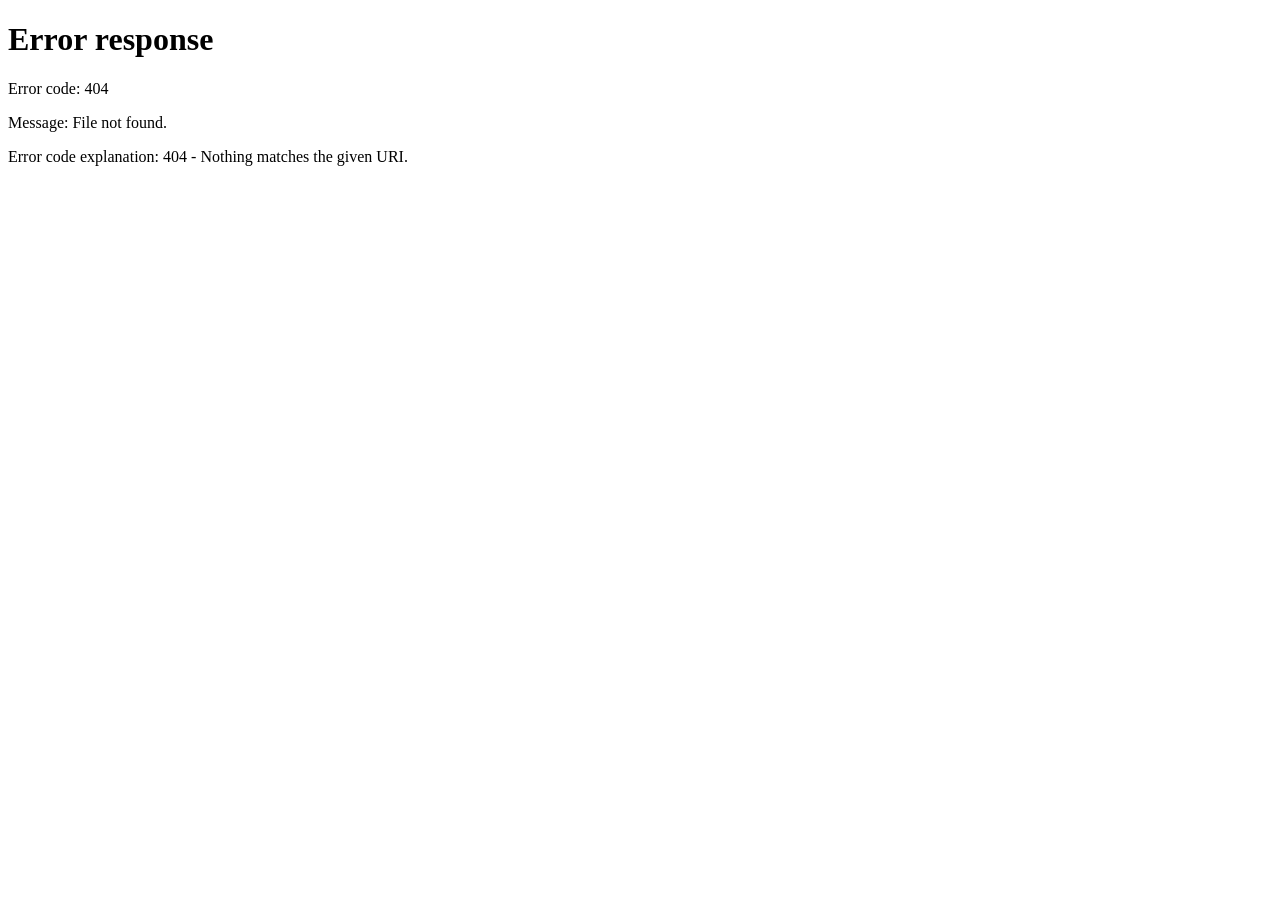
==== agentdashboard.html @ bf52e6f9 "second deployment of Ribidu" ====
<!DOCTYPE html>
<html lang="en">

<head>

  <meta charset="UTF-8">

  <meta
    name="viewport"
    content="width=device-width, initial-scale=1.0"
  >

  <title>Ribidu — Agent Dashboard</title>

  <!-- Bootstrap -->
  <link
    href="https://cdn.jsdelivr.net/npm/bootstrap@5.3.3/dist/css/bootstrap.min.css"
    rel="stylesheet"
  >

  <!-- Bootstrap Icons -->
  <link
    href="https://cdn.jsdelivr.net/npm/bootstrap-icons@1.11.3/font/bootstrap-icons.css"
    rel="stylesheet"
  >

  <!-- Ribidu Styles -->
  <link
    rel="stylesheet"
    href="./css/style.css"
  >

  <style>

    body {
      background: #f6f8f7;
    }

    .dashboard-navbar {
      background: #ffffff;
      border-bottom: 1px solid #e5e7eb;
    }

    .dashboard-brand {
      font-size: 1.5rem;
      font-weight: 700;
      color: #198754;
      text-decoration: none;
    }

    .agent-avatar {
      width: 42px;
      height: 42px;
      border-radius: 50%;
      background: #198754;
      color: #ffffff;
      display: flex;
      align-items: center;
      justify-content: center;
      font-weight: 700;
    }

    .dashboard-sidebar {
      background: #ffffff;
      border-right: 1px solid #e5e7eb;
      min-height: calc(100vh - 73px);
    }

    .dashboard-sidebar .nav-link {
      color: #495057;
      padding: 12px 15px;
      border-radius: 8px;
      margin-bottom: 4px;
    }

    .dashboard-sidebar .nav-link:hover,
    .dashboard-sidebar .nav-link.active {
      background: #e9f7ef;
      color: #198754;
    }

    .dashboard-content {
      padding: 30px;
    }

    .dashboard-card {
      background: #ffffff;
      border: 1px solid #e5e7eb;
      border-radius: 12px;
      padding: 22px;
      height: 100%;
    }

    .stat-number {
      font-size: 1.8rem;
      font-weight: 700;
    }

    .stat-label {
      color: #6c757d;
      font-size: 0.9rem;
    }

    .dashboard-section-title {
      font-weight: 700;
      margin-bottom: 18px;
    }

    .property-thumbnail {
      width: 75px;
      height: 55px;
      object-fit: cover;
      border-radius: 7px;
      background: #e9ecef;
    }

    .inquiry-item {
      border-bottom: 1px solid #eeeeee;
      padding: 16px 0;
    }

    .inquiry-item:last-child {
      border-bottom: none;
    }

    .inquiry-avatar {
      width: 42px;
      height: 42px;
      border-radius: 50%;
      background: #e9f7ef;
      color: #198754;
      display: flex;
      align-items: center;
      justify-content: center;
      font-weight: 700;
      flex-shrink: 0;
    }

    .status-badge {
      font-size: 0.75rem;
      padding: 5px 9px;
      border-radius: 20px;
    }

    .status-new {
      background: #e8f1ff;
      color: #0d6efd;
    }

    .status-read {
      background: #f1f3f5;
      color: #6c757d;
    }

    .status-replied {
      background: #e9f7ef;
      color: #198754;
    }

    .upload-box {
      border: 2px dashed #ced4da;
      border-radius: 10px;
      padding: 35px 20px;
      text-align: center;
      cursor: pointer;
      transition: 0.2s;
    }

    .upload-box:hover {
      border-color: #198754;
      background: #f8fffb;
    }

    .upload-box i {
      font-size: 2rem;
      color: #198754;
    }

    .photo-preview {
      display: flex;
      gap: 10px;
      flex-wrap: wrap;
      margin-top: 15px;
    }

    .photo-preview img {
      width: 100px;
      height: 75px;
      object-fit: cover;
      border-radius: 7px;
    }

    @media (max-width: 991px) {

      .dashboard-sidebar {
        min-height: auto;
        border-right: none;
        border-bottom: 1px solid #e5e7eb;
      }

      .dashboard-content {
        padding: 20px;
      }

    }

  </style>

</head>

<body>


<!-- =========================================================
     NAVBAR
========================================================= -->

<nav class="navbar dashboard-navbar">

  <div class="container-fluid px-4">

    <a
      href="./index.html"
      class="dashboard-brand"
    >
      Ribidu
    </a>

    <div class="d-flex align-items-center gap-3">

      <button
        class="btn btn-light position-relative"
        title="Notifications"
      >

        <i class="bi bi-bell"></i>

        <span
          class="position-absolute top-0 start-100 translate-middle badge rounded-pill bg-danger"
        >
          3
        </span>

      </button>

      <div class="agent-avatar">
        JD
      </div>

      <div class="d-none d-md-block">

        <div class="fw-semibold">
          Juan Dela Cruz
        </div>

        <small class="text-muted">
          Property Agent
        </small>

      </div>

    </div>

  </div>

</nav>


<!-- =========================================================
     DASHBOARD
========================================================= -->

<div class="container-fluid">

  <div class="row">


    <!-- =======================================================
         SIDEBAR
    ======================================================== -->

    <aside class="col-lg-2 dashboard-sidebar p-3">

      <nav class="nav flex-column">

        <a
          href="#dashboard"
          class="nav-link active"
        >
          <i class="bi bi-grid me-2"></i>
          Dashboard
        </a>

        <a
          href="#properties"
          class="nav-link"
        >
          <i class="bi bi-buildings me-2"></i>
          My Properties
        </a>

        <a
          href="#add-property"
          class="nav-link"
        >
          <i class="bi bi-plus-circle me-2"></i>
          Add Property
        </a>

        <a
          href="#inquiries"
          class="nav-link"
        >
          <i class="bi bi-chat-left-text me-2"></i>
          Inquiries
          <span class="badge bg-danger ms-auto">
            3
          </span>
        </a>

        <hr>

        <a
          href="#profile"
          class="nav-link"
        >
          <i class="bi bi-person me-2"></i>
          My Profile
        </a>

        <a
          href="./index.html"
          class="nav-link"
        >
          <i class="bi bi-globe me-2"></i>
          View Ribidu
        </a>

        <a
          href="#"
          class="nav-link text-danger"
        >
          <i class="bi bi-box-arrow-right me-2"></i>
          Logout
        </a>

      </nav>

    </aside>


    <!-- =======================================================
         MAIN CONTENT
    ======================================================== -->

    <main class="col-lg-10 dashboard-content">


      <!-- =====================================================
           DASHBOARD HEADER
      ====================================================== -->

      <div
        id="dashboard"
        class="d-flex justify-content-between align-items-center mb-4"
      >

        <div>

          <h1 class="h3 fw-bold mb-1">
            Agent Dashboard
          </h1>

          <p class="text-muted mb-0">
            Welcome back, Juan.
          </p>

        </div>

        <a
          href="#add-property"
          class="btn btn-success"
        >
          <i class="bi bi-plus-lg me-1"></i>
          Add Property
        </a>

      </div>


      <!-- =====================================================
           STATISTICS
      ====================================================== -->

      <div class="row g-3 mb-4">


        <div class="col-md-6 col-xl-3">

          <div class="dashboard-card">

            <div class="stat-label">
              Active Listings
            </div>

            <div class="stat-number">
              12
            </div>

            <small class="text-success">
              <i class="bi bi-arrow-up"></i>
              2 this month
            </small>

          </div>

        </div>


        <div class="col-md-6 col-xl-3">

          <div class="dashboard-card">

            <div class="stat-label">
              Total Views
            </div>

            <div class="stat-number">
              1,284
            </div>

            <small class="text-success">
              <i class="bi bi-arrow-up"></i>
              18% this month
            </small>

          </div>

        </div>


        <div class="col-md-6 col-xl-3">

          <div class="dashboard-card">

            <div class="stat-label">
              New Inquiries
            </div>

            <div class="stat-number">
              3
            </div>

            <small class="text-primary">
              Requires attention
            </small>

          </div>

        </div>


        <div class="col-md-6 col-xl-3">

          <div class="dashboard-card">

            <div class="stat-label">
              Properties Sold
            </div>

            <div class="stat-number">
              4
            </div>

            <small class="text-muted">
              This year
            </small>

          </div>

        </div>

      </div>


      <!-- =====================================================
           MY PROPERTIES
      ====================================================== -->

      <section
        id="properties"
        class="dashboard-card mb-4"
      >

        <div class="d-flex justify-content-between align-items-center">

          <h2 class="dashboard-section-title mb-0">
            My Properties
          </h2>

          <a
            href="#add-property"
            class="btn btn-sm btn-outline-success"
          >
            Add Property
          </a>

        </div>

        <div class="table-responsive mt-3">

          <table class="table align-middle">

            <thead>

              <tr>

                <th>
                  Property
                </th>

                <th>
                  Type
                </th>

                <th>
                  Price
                </th>

                <th>
                  Status
                </th>

                <th>
                  Views
                </th>

                <th>
                  Actions
                </th>

              </tr>

            </thead>

            <tbody>


              <tr>

                <td>

                  <div class="d-flex align-items-center gap-3">

                    <img
                      src="./assets/img/properties/001a.jpg"
                      class="property-thumbnail"
                      onerror="this.src='./assets/img/property-placeholder.jpg';"
                      alt="Property"
                    >

                    <div>

                      <div class="fw-semibold">
                        Commercial Building
                      </div>

                      <small class="text-muted">
                        General Trias, Cavite
                      </small>

                    </div>

                  </div>

                </td>

                <td>
                  Commercial
                </td>

                <td>
                  ₱18,500,000
                </td>

                <td>

                  <span class="badge bg-success">
                    Active
                  </span>

                </td>

                <td>
                  248
                </td>

                <td>

                  <button
                    class="btn btn-sm btn-outline-secondary"
                    title="Edit"
                  >
                    <i class="bi bi-pencil"></i>
                  </button>

                  <button
                    class="btn btn-sm btn-outline-danger"
                    title="Remove"
                  >
                    <i class="bi bi-trash"></i>
                  </button>

                </td>

              </tr>


              <tr>

                <td>

                  <div class="d-flex align-items-center gap-3">

                    <img
                      src="./assets/img/properties/002a.jpg"
                      class="property-thumbnail"
                      onerror="this.src='./assets/img/property-placeholder.jpg';"
                      alt="Property"
                    >

                    <div>

                      <div class="fw-semibold">
                        Family House
                      </div>

                      <small class="text-muted">
                        Dasmariñas, Cavite
                      </small>

                    </div>

                  </div>

                </td>

                <td>
                  House
                </td>

                <td>
                  ₱7,500,000
                </td>

                <td>

                  <span class="badge bg-success">
                    Active
                  </span>

                </td>

                <td>
                  183
                </td>

                <td>

                  <button
                    class="btn btn-sm btn-outline-secondary"
                  >
                    <i class="bi bi-pencil"></i>
                  </button>

                  <button
                    class="btn btn-sm btn-outline-danger"
                  >
                    <i class="bi bi-trash"></i>
                  </button>

                </td>

              </tr>


            </tbody>

          </table>

        </div>

      </section>


      <!-- =====================================================
           ADD PROPERTY
      ====================================================== -->

      <section
        id="add-property"
        class="dashboard-card mb-4"
      >

        <h2 class="dashboard-section-title">
          Add New Property
        </h2>

        <form id="propertyForm">

          <div class="row g-3">


            <div class="col-md-8">

              <label
                class="form-label"
                for="propertyTitle"
              >
                Property Title
              </label>

              <input
                type="text"
                class="form-control"
                id="propertyTitle"
                placeholder="e.g. Commercial Building Along Main Road"
                required
              >

            </div>


            <div class="col-md-4">

              <label
                class="form-label"
                for="transaction"
              >
                Transaction
              </label>

              <select
                class="form-select"
                id="transaction"
                required
              >

                <option value="">
                  Select
                </option>

                <option>
                  For Sale
                </option>

                <option>
                  For Rent
                </option>

              </select>

            </div>


            <div class="col-md-4">

              <label
                class="form-label"
                for="propertyType"
              >
                Property Type
              </label>

              <select
                class="form-select"
                id="propertyType"
                required
              >

                <option value="">
                  Select type
                </option>

                <option>
                  House
                </option>

                <option>
                  Condominium
                </option>

                <option>
                  Commercial
                </option>

                <option>
                  Warehouse
                </option>

                <option>
                  Lot
                </option>

                <option>
                  Farm
                </option>

                <option>
                  Apartment
                </option>

              </select>

            </div>


            <div class="col-md-4">

              <label
                class="form-label"
                for="propertyPrice"
              >
                Price
              </label>

              <input
                type="number"
                class="form-control"
                id="propertyPrice"
                placeholder="0"
                min="0"
                required
              >

            </div>


            <div class="col-md-4">

              <label
                class="form-label"
                for="propertyStatus"
              >
                Listing Status
              </label>

              <select
                class="form-select"
                id="propertyStatus"
              >

                <option>
                  Active
                </option>

                <option>
                  Pending
                </option>

                <option>
                  Sold
                </option>

                <option>
                  Rented
                </option>

              </select>

            </div>


            <div class="col-md-4">

              <label
                class="form-label"
                for="province"
              >
                Province
              </label>

              <input
                type="text"
                class="form-control"
                id="province"
                placeholder="Cavite"
                required
              >

            </div>


            <div class="col-md-4">

              <label
                class="form-label"
                for="city"
              >
                City / Municipality
              </label>

              <input
                type="text"
                class="form-control"
                id="city"
                placeholder="General Trias"
                required
              >

            </div>


            <div class="col-md-4">

              <label
                class="form-label"
                for="barangay"
              >
                Barangay
              </label>

              <input
                type="text"
                class="form-control"
                id="barangay"
                placeholder="Barangay name"
              >

            </div>


            <div class="col-md-8">

              <label
                class="form-label"
                for="address"
              >
                Full Address
              </label>

              <input
                type="text"
                class="form-control"
                id="address"
                placeholder="Complete property address"
              >

            </div>


            <div class="col-md-4">

              <label
                class="form-label"
                for="lotArea"
              >
                Lot Area (sqm)
              </label>

              <input
                type="number"
                class="form-control"
                id="lotArea"
                min="0"
              >

            </div>


            <div class="col-md-4">

              <label
                class="form-label"
                for="floorArea"
              >
                Floor Area (sqm)
              </label>

              <input
                type="number"
                class="form-control"
                id="floorArea"
                min="0"
              >

            </div>


            <div class="col-md-4">

              <label
                class="form-label"
                for="bedrooms"
              >
                Bedrooms
              </label>

              <input
                type="number"
                class="form-control"
                id="bedrooms"
                min="0"
              >

            </div>


            <div class="col-md-4">

              <label
                class="form-label"
                for="bathrooms"
              >
                Bathrooms
              </label>

              <input
                type="number"
                class="form-control"
                id="bathrooms"
                min="0"
              >

            </div>


            <div class="col-12">

              <label
                class="form-label"
                for="propertyDescription"
              >
                Internal Notes
              </label>

              <textarea
                class="form-control"
                id="propertyDescription"
                rows="4"
                placeholder="Additional information about the property..."
              ></textarea>

            </div>


            <!-- PHOTO UPLOAD -->

            <div class="col-12">

              <label class="form-label">
                Property Photos
              </label>

              <label
                class="upload-box d-block"
                for="propertyPhotos"
              >

                <i class="bi bi-cloud-arrow-up d-block mb-2"></i>

                <strong>
                  Upload Property Photos
                </strong>

                <div class="text-muted small mt-1">
                  JPG or PNG
                </div>

              </label>

              <input
                type="file"
                id="propertyPhotos"
                accept="image/jpeg,image/png"
                multiple
                hidden
              >

              <div
                id="photoPreview"
                class="photo-preview"
              ></div>

            </div>


            <div class="col-12">

              <hr>

              <div class="d-flex justify-content-end gap-2">

                <button
                  type="reset"
                  class="btn btn-light"
                >
                  Clear
                </button>

                <button
                  type="submit"
                  class="btn btn-success"
                >
                  <i class="bi bi-cloud-arrow-up me-1"></i>
                  Submit Property
                </button>

              </div>

            </div>


          </div>

        </form>

      </section>


      <!-- =====================================================
           INQUIRIES
      ====================================================== -->

      <section
        id="inquiries"
        class="dashboard-card mb-4"
      >

        <div class="d-flex justify-content-between align-items-center">

          <h2 class="dashboard-section-title mb-0">
            Property Inquiries
          </h2>

          <span class="badge bg-danger">
            3 New
          </span>

        </div>


        <!-- INQUIRY 1 -->

        <div class="inquiry-item">

          <div class="d-flex gap-3">

            <div class="inquiry-avatar">
              MJ
            </div>

            <div class="flex-grow-1">

              <div class="d-flex justify-content-between">

                <div>

                  <strong>
                    Maria Santos
                  </strong>

                  <span class="status-badge status-new ms-2">
                    New
                  </span>

                </div>

                <small class="text-muted">
                  10 minutes ago
                </small>

              </div>

              <div class="small text-muted mt-1">

                Re:
                <strong>
                  Commercial Building
                </strong>

              </div>

              <p class="mb-2 mt-2">

                Hello Juan, I am interested in the
                commercial building. Is it still available?
                I would also like to schedule a visit.

              </p>

              <button
                class="btn btn-sm btn-outline-success"
              >
                <i class="bi bi-reply me-1"></i>
                Reply
              </button>

              <button
                class="btn btn-sm btn-outline-secondary"
              >
                View Property
              </button>

            </div>

          </div>

        </div>


        <!-- INQUIRY 2 -->

        <div class="inquiry-item">

          <div class="d-flex gap-3">

            <div class="inquiry-avatar">
              RS
            </div>

            <div class="flex-grow-1">

              <div class="d-flex justify-content-between">

                <div>

                  <strong>
                    Robert Santos
                  </strong>

                  <span class="status-badge status-new ms-2">
                    New
                  </span>

                </div>

                <small class="text-muted">
                  1 hour ago
                </small>

              </div>

              <div class="small text-muted mt-1">

                Re:
                <strong>
                  Family House
                </strong>

              </div>

              <p class="mb-2 mt-2">

                Can you send me more information about
                the property and the surrounding area?

              </p>

              <button
                class="btn btn-sm btn-outline-success"
              >
                <i class="bi bi-reply me-1"></i>
                Reply
              </button>

              <button
                class="btn btn-sm btn-outline-secondary"
              >
                View Property
              </button>

            </div>

          </div>

        </div>


        <!-- INQUIRY 3 -->

        <div class="inquiry-item">

          <div class="d-flex gap-3">

            <div class="inquiry-avatar">
              AL
            </div>

            <div class="flex-grow-1">

              <div class="d-flex justify-content-between">

                <div>

                  <strong>
                    Anthony Lim
                  </strong>

                  <span class="status-badge status-replied ms-2">
                    Replied
                  </span>

                </div>

                <small class="text-muted">
                  Yesterday
                </small>

              </div>

              <div class="small text-muted mt-1">

                Re:
                <strong>
                  Warehouse
                </strong>

              </div>

              <p class="mb-2 mt-2">

                Thank you for the information.
                I'll get back to you after discussing
                it with my partners.

              </p>

              <button
                class="btn btn-sm btn-outline-secondary"
              >
                Open Conversation
              </button>

            </div>

          </div>

        </div>

      </section>


      <!-- =====================================================
           RECENT ACTIVITY
      ====================================================== -->

      <section
        id="profile"
        class="dashboard-card"
      >

        <h2 class="dashboard-section-title">
          Recent Activity
        </h2>

        <div class="list-group list-group-flush">

          <div class="list-group-item px-0">

            <i class="bi bi-plus-circle text-success me-2"></i>

            You added
            <strong>
              Commercial Building
            </strong>

            <small class="text-muted float-end">
              Today
            </small>

          </div>

          <div class="list-group-item px-0">

            <i class="bi bi-chat-left-text text-primary me-2"></i>

            You received an inquiry from
            <strong>
              Maria Santos
            </strong>

            <small class="text-muted float-end">
              Today
            </small>

          </div>

          <div class="list-group-item px-0">

            <i class="bi bi-eye text-secondary me-2"></i>

            Your property received
            <strong>
              34 views
            </strong>

            <small class="text-muted float-end">
              Yesterday
            </small>

          </div>

          <div class="list-group-item px-0">

            <i class="bi bi-check-circle text-success me-2"></i>

            Listing
            <strong>
              Family House
            </strong>
            was updated.

            <small class="text-muted float-end">
              2 days ago
            </small>

          </div>

        </div>

      </section>


    </main>

  </div>

</div>


<!-- =========================================================
     PROPERTY SUBMISSION DEMO MODAL
========================================================= -->

<div
  class="modal fade"
  id="propertySubmittedModal"
  tabindex="-1"
  aria-hidden="true"
>

  <div class="modal-dialog modal-dialog-centered">

    <div class="modal-content">

      <div class="modal-body text-center p-5">

        <i
          class="bi bi-check-circle-fill text-success"
          style="font-size: 3rem;"
        ></i>

        <h4 class="mt-3">
          Property Submitted
        </h4>

        <p class="text-muted mb-0">

          Your property has been submitted
          for review.

        </p>

      </div>

    </div>

  </div>

</div>

<!-- =========================================================
     BACK TO TOP
========================================================= -->

<button
  type="button"
  id="backToTopBtn"
  class="btn btn-success rounded-circle shadow"
  aria-label="Back to top"
  title="Back to top"
  style="
    position: fixed;
    right: 25px;
    bottom: 25px;
    width: 48px;
    height: 48px;
    display: none;
    align-items: center;
    justify-content: center;
    z-index: 1050;
  "
>
  <i class="bi bi-arrow-up"></i>
</button>


<!-- =========================================================
     JAVASCRIPT
========================================================= -->

<script
  src="https://cdn.jsdelivr.net/npm/bootstrap@5.3.3/dist/js/bootstrap.bundle.min.js"
></script>


<script>

    /* -----------------------------------------------------------
     LOGIN
    ----------------------------------------------------------- */

    const agentLoggedIn =
        sessionStorage.getItem("ribiduAgentLoggedIn");

        if (agentLoggedIn !== "true") {
        window.location.href = "./agent-login.html";
        }

  /* -----------------------------------------------------------
     PHOTO PREVIEW
  ----------------------------------------------------------- */

  const propertyPhotos =
    document.getElementById("propertyPhotos");

  const photoPreview =
    document.getElementById("photoPreview");


  if (propertyPhotos) {

    propertyPhotos.addEventListener(
      "change",
      function() {

        photoPreview.innerHTML = "";

        Array.from(this.files).forEach(
          function(file) {

            const reader =
              new FileReader();

            reader.onload =
              function(e) {

                const img =
                  document.createElement("img");

                img.src =
                  e.target.result;

                img.alt =
                  "Property photo";

                photoPreview.appendChild(img);

              };

            reader.readAsDataURL(file);

          }
        );

      }
    );

  }


  /* -----------------------------------------------------------
     PROPERTY FORM DEMO
  ----------------------------------------------------------- */

  const propertyForm =
    document.getElementById("propertyForm");


  if (propertyForm) {

    propertyForm.addEventListener(
      "submit",
      function(e) {

        e.preventDefault();

        const modalElement =
          document.getElementById(
            "propertySubmittedModal"
          );

        const modal =
          bootstrap.Modal.getOrCreateInstance(
            modalElement
          );

        modal.show();

      }
    );

  }

</script>

<script>

  const backToTopBtn =
    document.getElementById("backToTopBtn");

  window.addEventListener(
    "scroll",
    function() {

      if (window.scrollY > 300) {

        backToTopBtn.style.display = "flex";

      } else {

        backToTopBtn.style.display = "none";

      }

    }
  );

  backToTopBtn.addEventListener(
    "click",
    function() {

      window.scrollTo({
        top: 0,
        behavior: "smooth"
      });

    }
  );

</script>


</body>

</html>
---- css/style.css ----
/* ===================================================================
   TUMBLETECH REALTY — DESIGN TOKENS
   Palette:  #F7F5F0 paper / #FFFFFF surface / #16241D ink
             #1F4D3D primary (deep land-green) / #163829 primary-dark
             #C08A28 accent (brass/peso gold) / #E4E1D8 border
   Type:     Fraunces (display) + Inter (body) + IBM Plex Mono (data)
=================================================================== */
:root{
  --bg: #F7F5F0;
  --surface: #FFFFFF;
  --ink: #16241D;
  --ink-soft: #4B584F;
  --muted: #7A8378;
  --primary: #1F4D3D;
  --primary-dark: #123024;
  --primary-tint: #E7EFE9;
  --accent: #C08A28;
  --accent-dark: #9C6E1B;
  --accent-tint: #F6ECD8;
  --border: #E2DFD5;
  --danger: #B23A2F;

  --font-display: "Fraunces", Georgia, serif;
  --font-body: "Inter", -apple-system, BlinkMacSystemFont, sans-serif;
  --font-mono: "IBM Plex Mono", "SFMono-Regular", monospace;

  --radius: 14px;
  --radius-sm: 8px;
  --shadow-sm: 0 1px 2px rgba(22,36,29,0.06), 0 1px 1px rgba(22,36,29,0.04);
  --shadow-md: 0 8px 24px rgba(22,36,29,0.10);
  --shadow-lg: 0 20px 48px rgba(22,36,29,0.16);
}

*{ box-sizing: border-box; }

html{ scroll-behavior: smooth; }

body{
  background: var(--bg);
  color: var(--ink);
  font-family: var(--font-body);
  font-size: 16px;
  line-height: 1.55;
}

h1,h2,h3,h4, .tt-brand-text{
  font-family: var(--font-display);
  color: var(--ink);
  letter-spacing: -0.01em;
}

a{ text-decoration: none; }

:focus-visible{
  outline: 2px solid var(--accent);
  outline-offset: 2px;
}

/* ===================== NAVBAR ===================== */
.tt-navbar{
  background: var(--surface);
   background-color: #247A3A;
  border-bottom: 1px solid var(--border);
  position: sticky;
  top: 0;
  z-index: 1030;
}
.tt-navbar .navbar{ padding: 0.85rem 0; }

.tt-brand{
  display: flex;
  align-items: center;
  gap: 0.65rem;
}
.tt-brand-mark{
  width: 38px; height: 38px;
  border-radius: 9px;
  background: var(--primary);
  color: #fff;
  display: inline-flex;
  align-items: center;
  justify-content: center;
  font-family: var(--font-mono);
  font-weight: 600;
  font-size: 0.85rem;
  letter-spacing: 0.02em;
}
.tt-brand-text{
  font-size: 1.15rem;
  font-weight: 600;
  color: var(--ink);
  line-height: 1.1;
}
.tt-brand-sub{
  display: block;
  font-family: var(--font-mono);
  font-size: 0.62rem;
  font-weight: 500;
  letter-spacing: 0.16em;
  text-transform: uppercase;
  color: var(--accent-dark);
}

.tt-nav-links{ gap: 0.35rem; }
.tt-nav-links .nav-link{
  color: var(--ink-soft);
  font-weight: 500;
  font-size: 0.94rem;
  padding: 0.5rem 0.85rem;
  border-radius: var(--radius-sm);
  transition: background 0.15s ease, color 0.15s ease;
}
.tt-nav-links .nav-link:hover{
  background: var(--primary-tint);
  color: var(--primary-dark);
}

.tt-navbar .nav-link {
    color: #FFFFFF;
}

.tt-navbar .nav-link:hover {
    color: #2DCB67;
}

.tt-btn-icon{
  border: 1px solid var(--border);
  background: var(--surface);
  color: var(--ink-soft);
  width: 38px; height: 38px;
  border-radius: 999px;
  display: inline-flex;
  align-items: center;
  justify-content: center;
  padding: 0;
}
.tt-btn-icon:hover{ background: var(--primary-tint); color: var(--primary-dark); }

.tt-btn-accent{
  background: var(--accent);
  border: 1px solid var(--accent);
  color: #fff;
  font-weight: 600;
  font-size: 0.9rem;
  padding: 0.55rem 1.15rem;
  border-radius: var(--radius-sm);
  transition: background 0.15s ease, transform 0.1s ease, box-shadow .15s ease;
}
.tt-btn-accent:hover{
  background: var(--accent-dark);
  border-color: var(--accent-dark);
  color: #fff;
  box-shadow: var(--shadow-sm);
}
.tt-btn-lg{ padding: 0.8rem 1.6rem; font-size: 1rem; }

.tt-btn-ghost{
  background: transparent;
  border: 1px solid var(--border);
  color: var(--ink-soft);
  font-weight: 500;
  border-radius: var(--radius-sm);
}
.tt-btn-ghost:hover{ background: var(--primary-tint); border-color: var(--primary-tint); color: var(--primary-dark); }

/* ===================== HERO ===================== */
.tt-hero{
  position: relative;
  background: var(--primary-dark);
  color: #fff;
  padding: 4.5rem 0 6.5rem;
  overflow: hidden;
}
.tt-hero-grid{
  position: absolute;
  inset: 0;
  background-image:
    linear-gradient(rgba(255,255,255,0.055) 1px, transparent 1px),
    linear-gradient(90deg, rgba(255,255,255,0.055) 1px, transparent 1px);
  background-size: 56px 56px;
  mask-image: radial-gradient(ellipse 90% 70% at 50% 0%, black 40%, transparent 85%);
  -webkit-mask-image: radial-gradient(ellipse 90% 70% at 50% 0%, black 40%, transparent 85%);
}
.tt-hero .container{ position: relative; }

.tt-hero-content{ max-width: 720px; margin: 0 auto 2.75rem; text-align: center; }

.tt-eyebrow{
  display: inline-block;
  font-family: var(--font-mono);
  font-size: 0.72rem;
  letter-spacing: 0.14em;
  text-transform: uppercase;
  color: var(--accent);
  border: 1px solid rgba(192,138,40,0.45);
  background: rgba(192,138,40,0.08);
  padding: 0.3rem 0.75rem;
  border-radius: 999px;
  margin-bottom: 1.25rem;
}
.tt-eyebrow--light{ color: var(--accent); border-color: rgba(192,138,40,0.35); background: rgba(192,138,40,0.08); }

.tt-hero-title{
  font-size: clamp(2.3rem, 5vw, 3.4rem);
  font-weight: 600;
  color: #fff;
  line-height: 1.08;
  margin-bottom: 1rem;
}
.tt-hero-title em{
  font-style: italic;
  color: var(--accent);
}
.tt-hero-sub{
  font-size: 1.08rem;
  color: rgba(255,255,255,0.72);
  max-width: 560px;
  margin: 0 auto;
}

/* Search panel */
.tt-search-panel{
  background: var(--surface);
  border-radius: var(--radius);
  padding: 1.5rem;
  box-shadow: var(--shadow-lg);
  max-width: 1080px;
  margin: 0 auto;
}
.tt-field-label{
  display: block;
  font-size: 0.72rem;
  font-weight: 600;
  letter-spacing: 0.04em;
  text-transform: uppercase;
  color: var(--muted);
  margin-bottom: 0.35rem;
}
.tt-field-label--inline{ margin-bottom: 0; margin-right: 0.5rem; display: inline-block; }

.tt-input{
  border: 1px solid var(--border);
  border-radius: var(--radius-sm);
  padding: 0.6rem 0.75rem;
  font-size: 0.92rem;
  color: var(--ink);
  background: var(--bg);
}
.tt-input:focus{
  border-color: var(--primary);
  box-shadow: 0 0 0 3px var(--primary-tint);
}
.tt-search-btn{ height: 44px; }

/* ===================== LISTINGS TOOLBAR ===================== */
.tt-listings{ padding: 3.5rem 0 4.5rem; }

.tt-listings-toolbar{
  display: flex;
  flex-wrap: wrap;
  align-items: center;
  justify-content: space-between;
  gap: 1rem;
  margin-bottom: 1.75rem;
  padding-bottom: 1.25rem;
  border-bottom: 1px solid var(--border);
}
.tt-results-meta{ display: flex; align-items: baseline; gap: 0.4rem; }
.tt-results-count{
  font-family: var(--font-display);
  font-size: 1.6rem;
  font-weight: 600;
  color: var(--primary);
}
.tt-results-label{ color: var(--muted); font-size: 0.92rem; }

.tt-toolbar-actions{ display: flex; align-items: center; gap: 0.6rem; flex-wrap: wrap; }
.tt-sort-select{ width: auto; min-width: 190px; }

/* ===================== PROPERTY CARD ===================== */
.tt-card{
  background: var(--surface);
  border: 1px solid var(--border);
  border-radius: var(--radius);
  overflow: hidden;
  height: 100%;
  display: flex;
  flex-direction: column;
  transition: box-shadow 0.2s ease, transform 0.2s ease, border-color .2s ease;
}
.tt-card:hover{
  box-shadow: var(--shadow-md);
  transform: translateY(-3px);
  border-color: #D8D4C6;
}

.tt-card-media{
  position: relative;
  aspect-ratio: 4 / 3;
  overflow: hidden;
  background: var(--primary-tint);
}
.tt-card-media img{
  width: 100%; height: 100%;
  object-fit: cover;
  display: block;
}
.tt-card-badge{
  position: absolute;
  top: 12px; left: 12px;
  background: var(--accent);
  color: #fff;
  font-family: var(--font-mono);
  font-size: 0.68rem;
  font-weight: 600;
  letter-spacing: 0.06em;
  text-transform: uppercase;
  padding: 0.32rem 0.6rem;
  border-radius: 999px;
  box-shadow: var(--shadow-sm);
}
.tt-card-status{
  position: absolute;
  top: 12px; right: 12px;
  background: rgba(22,36,29,0.78);
  color: #fff;
  font-size: 0.68rem;
  font-weight: 600;
  letter-spacing: 0.03em;
  padding: 0.3rem 0.6rem;
  border-radius: 999px;
  backdrop-filter: blur(2px);
}
.tt-card-tag{
  position: absolute;
  bottom: 12px; left: 12px;
  background: rgba(255,255,255,0.94);
  color: var(--ink);
  font-family: var(--font-mono);
  font-size: 0.68rem;
  font-weight: 600;
  padding: 0.28rem 0.55rem;
  border-radius: var(--radius-sm);
  border: 1px solid var(--border);
}

.tt-card-body{
  padding: 1.15rem 1.25rem 1.3rem;
  display: flex;
  flex-direction: column;
  flex: 1;
}
.tt-card-price{
  font-family: var(--font-mono);
  font-size: 1.28rem;
  font-weight: 600;
  color: var(--primary);
  margin-bottom: 0.15rem;
}
.tt-card-price small{
  font-size: 0.68rem;
  font-weight: 500;
  color: var(--muted);
  margin-left: 0.25rem;
  text-transform: uppercase;
  letter-spacing: 0.04em;
}
.tt-card-title{
  font-size: 1.05rem;
  font-weight: 600;
  margin-bottom: 0.2rem;
  line-height: 1.3;
}
.tt-card-location{
  color: var(--muted);
  font-size: 0.85rem;
  display: flex;
  align-items: center;
  gap: 0.35rem;
  margin-bottom: 0.85rem;
}
.tt-card-desc{
  color: var(--ink-soft);
  font-size: 0.88rem;
  margin-bottom: 1rem;
  flex: 1;
}

.tt-spec-row{
  display: flex;
  flex-wrap: wrap;
  gap: 0.5rem 1rem;
  border-top: 1px dashed var(--border);
  border-bottom: 1px dashed var(--border);
  padding: 0.7rem 0;
  margin-bottom: 1rem;
  font-size: 0.82rem;
  color: var(--ink-soft);
}
.tt-spec-row span{ display: inline-flex; align-items: center; gap: 0.3rem; }
.tt-spec-row i{ color: var(--primary); }

.tt-card-actions{ display: flex; gap: 0.55rem; }
.tt-card-actions .btn{ flex: 1; font-size: 0.86rem; padding: 0.55rem 0.6rem; border-radius: var(--radius-sm); font-weight: 600; }
.tt-btn-view{ background: var(--primary); border-color: var(--primary); color: #fff; }
.tt-btn-view:hover{ background: var(--primary-dark); border-color: var(--primary-dark); color: #fff; }
.tt-btn-contact{ background: transparent; border: 1px solid var(--border); color: var(--ink); }
.tt-btn-contact:hover{ background: var(--bg); border-color: var(--primary); color: var(--primary-dark); }

/* ===================== EMPTY STATE ===================== */
.tt-empty-state{
  text-align: center;
  padding: 4rem 1rem;
  color: var(--muted);
}
.tt-empty-state i{ font-size: 2.4rem; color: var(--accent); margin-bottom: 1rem; display: block; }
.tt-empty-state h3{ font-size: 1.3rem; margin-bottom: 0.5rem; color: var(--ink); }
.tt-empty-state p{ max-width: 420px; margin: 0 auto 1.25rem; }

/* ===================== CTA ===================== */
.tt-cta{ padding: 0 0 4.5rem; }
.tt-cta-panel{
  background: var(--primary);
  color: #fff;
  border-radius: var(--radius);
  padding: 2.75rem;
  display: flex;
  align-items: center;
  justify-content: space-between;
  gap: 2rem;
  flex-wrap: wrap;
}
.tt-cta-panel h2{ color: #fff; font-size: 1.7rem; margin-bottom: 0.5rem; }
.tt-cta-panel p{ color: rgba(255,255,255,0.78); margin-bottom: 0; max-width: 480px; }

/* ===================== ABOUT ===================== */
.tt-about{ padding: 0 0 4.5rem; }
.tt-about-icon{ font-size: 1.6rem; color: var(--accent); margin-bottom: 0.75rem; display: block; }
.tt-about h3{ font-size: 1.1rem; margin-bottom: 0.4rem; }
.tt-about p{ color: var(--ink-soft); font-size: 0.92rem; }

/* ===================== FOOTER ===================== */
.tt-footer{
  background: var(--primary-dark);
  color: rgba(255,255,255,0.65);
  padding: 2.5rem 0 1.5rem;
  font-size: 0.88rem;
}
.tt-footer-top{
  display: flex;
  align-items: center;
  justify-content: space-between;
  flex-wrap: wrap;
  gap: 1rem;
  padding-bottom: 1.5rem;
  border-bottom: 1px solid rgba(255,255,255,0.12);
  margin-bottom: 1.25rem;
}
.tt-brand--footer .tt-brand-text{ color: #fff; }
.tt-brand--footer .tt-brand-sub{ color: var(--accent); }
.tt-footer-top p{ margin: 0; }
.tt-footer-bottom{ text-align: center; opacity: 0.75; font-size: 0.8rem; }

/* ===================== MODAL ===================== */
.tt-modal-content{ border-radius: var(--radius); border: none; }
.tt-modal-img{
  width: 100%;
  aspect-ratio: 16/9;
  object-fit: cover;
  border-radius: var(--radius-sm);
  margin-bottom: 1.25rem;
}
.tt-modal-price{
  font-family: var(--font-mono);
  font-size: 1.6rem;
  font-weight: 600;
  color: var(--primary);
}
.tt-modal-location{ color: var(--muted); font-size: 0.92rem; margin-bottom: 1rem; }
.tt-modal-specs{
  display: grid;
  grid-template-columns: repeat(auto-fit, minmax(120px, 1fr));
  gap: 0.9rem;
  background: var(--bg);
  border: 1px solid var(--border);
  border-radius: var(--radius-sm);
  padding: 1rem 1.1rem;
  margin: 1.1rem 0;
}
.tt-modal-specs div{ text-align: left; }
.tt-modal-specs .label{
  display: block;
  font-size: 0.68rem;
  text-transform: uppercase;
  letter-spacing: 0.05em;
  color: var(--muted);
  margin-bottom: 0.15rem;
}
.tt-modal-specs .value{ font-family: var(--font-mono); font-weight: 600; color: var(--ink); }
.tt-modal-desc{ color: var(--ink-soft); margin-bottom: 1.1rem; }
.tt-modal-agent{
  display: flex;
  align-items: center;
  justify-content: space-between;
  gap: 1rem;
  border-top: 1px solid var(--border);
  padding-top: 1.1rem;
  flex-wrap: wrap;
}
.tt-modal-agent-info{ font-size: 0.9rem; color: var(--ink-soft); }
.tt-modal-agent-info strong{ color: var(--ink); display: block; }

/* ===================== RESPONSIVE ===================== */
@media (max-width: 991.98px){
  .tt-nav-links{ margin: 0.75rem 0; }
  .tt-nav-actions{ justify-content: space-between; }
  .tt-cta-panel{ text-align: center; justify-content: center; }
}
@media (max-width: 575.98px){
  .tt-hero{ padding: 3rem 0 4.5rem; }
  .tt-search-panel{ padding: 1.1rem; }
  .tt-listings-toolbar{ flex-direction: column; align-items: flex-start; }
}

@media (prefers-reduced-motion: reduce){
  *{ scroll-behavior: auto !important; transition: none !important; animation: none !important; }
}
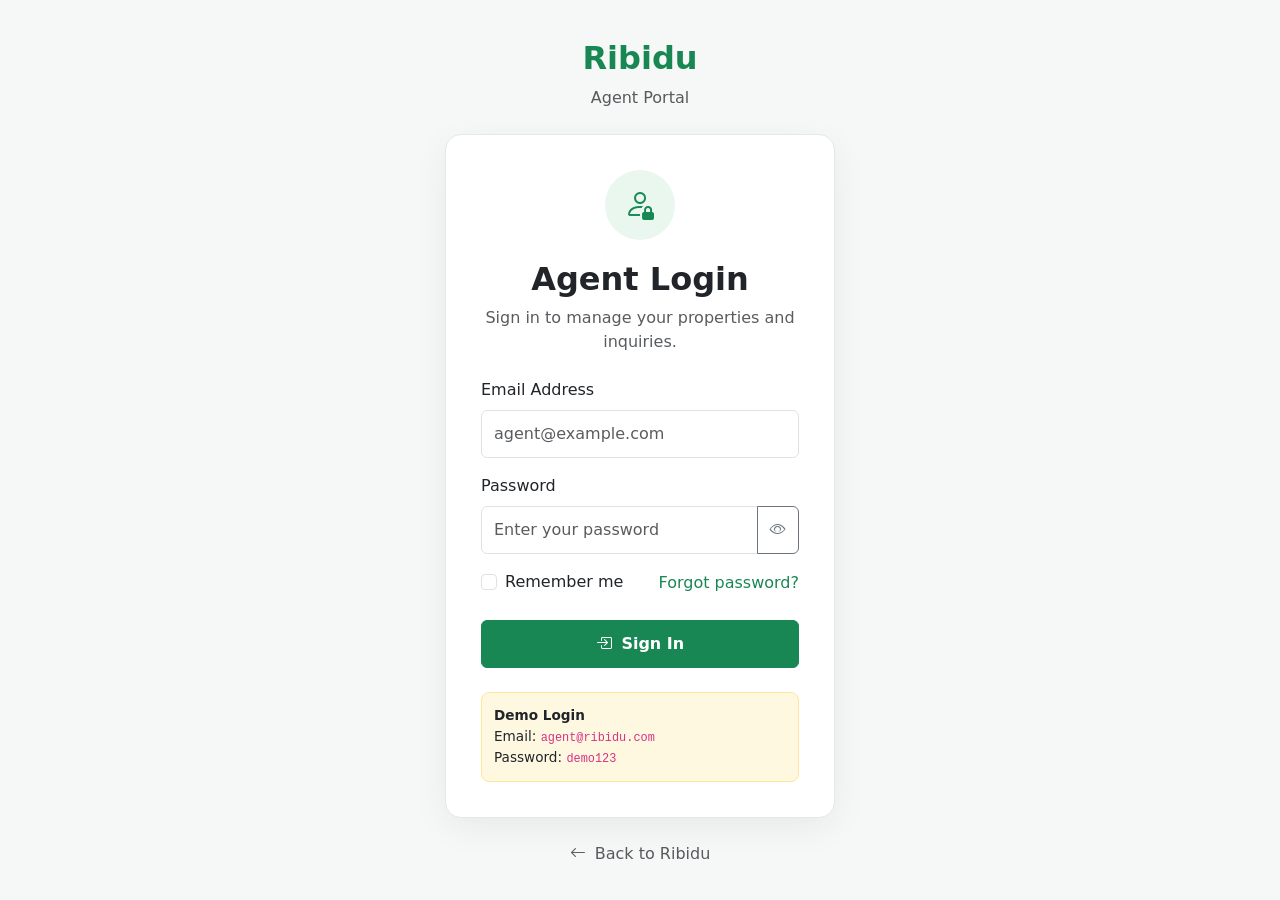
==== commit 62444e58: "third deployment of Ribidu" ====
--- a/agentdashboard.html
+++ b/agentdashboard.html
@@ -337,8 +337,9 @@
         </a>
 
         <a
-          href="#"
-          class="nav-link text-danger"
+           href="#"
+            id="logoutBtn"
+            class="nav-link text-danger"
         >
           <i class="bi bi-box-arrow-right me-2"></i>
           Logout
@@ -1507,16 +1508,6 @@
 
 <script>
 
-    /* -----------------------------------------------------------
-     LOGIN
-    ----------------------------------------------------------- */
-
-    const agentLoggedIn =
-        sessionStorage.getItem("ribiduAgentLoggedIn");
-
-        if (agentLoggedIn !== "true") {
-        window.location.href = "./agent-login.html";
-        }
 
   /* -----------------------------------------------------------
      PHOTO PREVIEW
@@ -1605,6 +1596,8 @@
 
 </script>
 
+<script src="./js/agentdashboard.js"></script>
+
 <script>
 
   const backToTopBtn =
